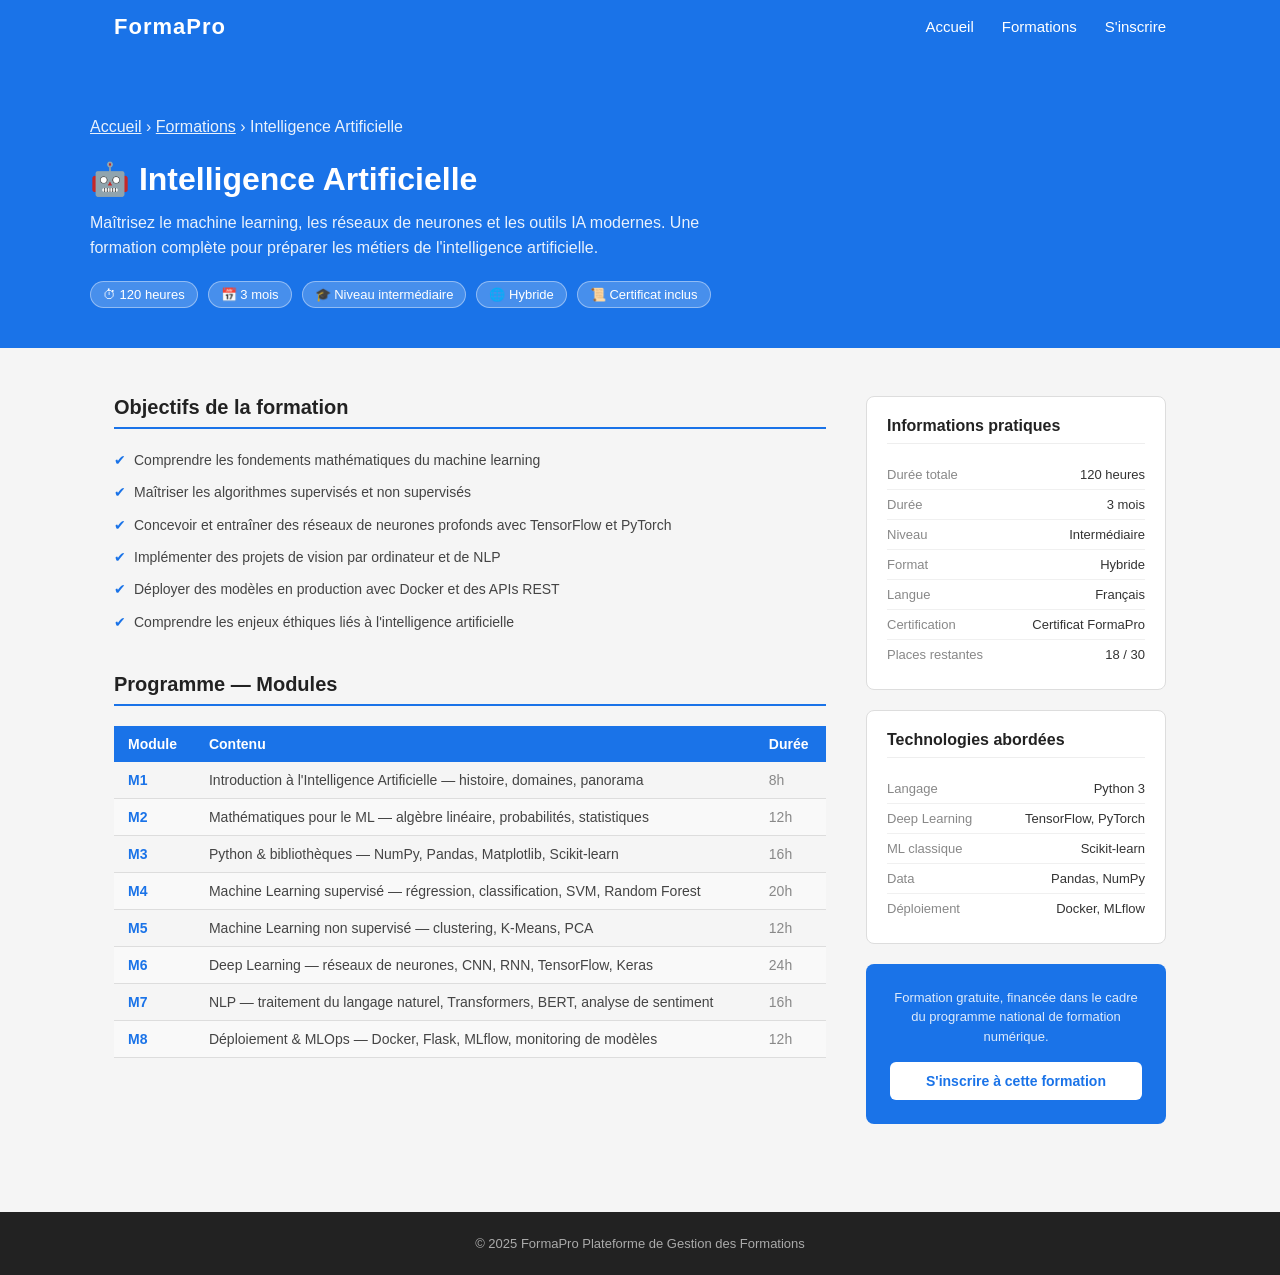
==== formation ai.html @ 55e6eef0 "describe what you changed" ====
<!DOCTYPE html>
<html lang="fr">
<head>
    <meta charset="UTF-8">
    <meta name="viewport" content="width=device-width, initial-scale=1.0">
    <title>Intelligence Artificielle - FormaPro</title>
    <link rel="stylesheet" href="stylee.css">
</head>
<body>

    <nav>
        <div class="nav-container">
            <a href="index.html" class="logo">FormaPro</a>
            <ul>
                <li><a href="index.html">Accueil</a></li>
                <li><a href="index.html#formations">Formations</a></li>
                <li><a href="insecription.html">S'inscrire</a></li>
            </ul>
        </div>
    </nav>

    <div class="page-hero">
        <div class="page-hero-inner">
            <p class="breadcrumb">
                <a href="index.html">Accueil</a> &rsaquo;
                <a href="index.html#formations">Formations</a> &rsaquo;
                Intelligence Artificielle
            </p>
            <h1>🤖 Intelligence Artificielle</h1>
            <p>Maîtrisez le machine learning, les réseaux de neurones et les outils IA modernes. Une formation complète pour préparer les métiers de l'intelligence artificielle.</p>
            <div class="meta-tags">
                <span class="meta-tag">⏱ 120 heures</span>
                <span class="meta-tag">📅 3 mois</span>
                <span class="meta-tag">🎓 Niveau intermédiaire</span>
                <span class="meta-tag">🌐 Hybride</span>
                <span class="meta-tag">📜 Certificat inclus</span>
            </div>
        </div>
    </div>

    <div class="detail-layout">

        <div class="detail-main">

            <section>
                <h2>Objectifs de la formation</h2>
                <ul class="objectives">
                    <li>Comprendre les fondements mathématiques du machine learning</li>
                    <li>Maîtriser les algorithmes supervisés et non supervisés</li>
                    <li>Concevoir et entraîner des réseaux de neurones profonds avec TensorFlow et PyTorch</li>
                    <li>Implémenter des projets de vision par ordinateur et de NLP</li>
                    <li>Déployer des modèles en production avec Docker et des APIs REST</li>
                    <li>Comprendre les enjeux éthiques liés à l'intelligence artificielle</li>
                </ul>
            </section>

            <section>
                <h2>Programme — Modules</h2>
                <table class="modules-table">
                    <thead>
                        <tr>
                            <th>Module</th>
                            <th>Contenu</th>
                            <th>Durée</th>
                        </tr>
                    </thead>
                    <tbody>
                        <tr>
                            <td>M1</td>
                            <td>Introduction à l'Intelligence Artificielle — histoire, domaines, panorama</td>
                            <td>8h</td>
                        </tr>
                        <tr>
                            <td>M2</td>
                            <td>Mathématiques pour le ML — algèbre linéaire, probabilités, statistiques</td>
                            <td>12h</td>
                        </tr>
                        <tr>
                            <td>M3</td>
                            <td>Python & bibliothèques — NumPy, Pandas, Matplotlib, Scikit-learn</td>
                            <td>16h</td>
                        </tr>
                        <tr>
                            <td>M4</td>
                            <td>Machine Learning supervisé — régression, classification, SVM, Random Forest</td>
                            <td>20h</td>
                        </tr>
                        <tr>
                            <td>M5</td>
                            <td>Machine Learning non supervisé — clustering, K-Means, PCA</td>
                            <td>12h</td>
                        </tr>
                        <tr>
                            <td>M6</td>
                            <td>Deep Learning — réseaux de neurones, CNN, RNN, TensorFlow, Keras</td>
                            <td>24h</td>
                        </tr>
                        <tr>
                            <td>M7</td>
                            <td>NLP — traitement du langage naturel, Transformers, BERT, analyse de sentiment</td>
                            <td>16h</td>
                        </tr>
                        <tr>
                            <td>M8</td>
                            <td>Déploiement & MLOps — Docker, Flask, MLflow, monitoring de modèles</td>
                            <td>12h</td>
                        </tr>
                    </tbody>
                </table>
            </section>

           

            

        </div>

        <aside class="detail-sidebar">

            <div class="info-card">
                <h3>Informations pratiques</h3>
                <div class="info-row"><span>Durée totale</span><span>120 heures</span></div>
                <div class="info-row"><span>Durée</span><span>3 mois</span></div>
                <div class="info-row"><span>Niveau</span><span>Intermédiaire</span></div>
                <div class="info-row"><span>Format</span><span>Hybride</span></div>
                <div class="info-row"><span>Langue</span><span>Français</span></div>
                <div class="info-row"><span>Certification</span><span>Certificat FormaPro</span></div>
                <div class="info-row"><span>Places restantes</span><span>18 / 30</span></div>
            </div>

            <div class="info-card">
                <h3>Technologies abordées</h3>
                <div class="info-row"><span>Langage</span><span>Python 3</span></div>
                <div class="info-row"><span>Deep Learning</span><span>TensorFlow, PyTorch</span></div>
                <div class="info-row"><span>ML classique</span><span>Scikit-learn</span></div>
                <div class="info-row"><span>Data</span><span>Pandas, NumPy</span></div>
                <div class="info-row"><span>Déploiement</span><span>Docker, MLflow</span></div>
            </div>

            <div class="enroll-card">
                <p>Formation gratuite, financée dans le cadre du programme national de formation numérique.</p>
                <a href="insecription.html" class="btn-white">S'inscrire à cette formation</a>
            </div>

        </aside>

    </div>

    <footer>
        <p>© 2025 FormaPro  Plateforme de Gestion des Formations </p>
    </footer>

</body>
</html>
---- stylee.css ----
* {
    margin: 0;
    padding: 0;
    box-sizing: border-box;
}

body {
    font-family: Arial, sans-serif;
    color: #333;
    background-color: #f5f5f5;
}

a {
    text-decoration: none;
    color: inherit;
}


nav {
    background-color: #1a73e8;
    padding: 14px 0;
    position: sticky;
    top: 0;
    z-index: 100;
}

.nav-container {
    max-width: 1100px;
    margin: 0 auto;
    padding: 0 24px;
    display: flex;
    justify-content: space-between;
    align-items: center;
}

.logo {
    font-size: 22px;
    font-weight: bold;
    color: white;
    letter-spacing: 1px;
}

nav ul {
    list-style: none;
    display: flex;
    gap: 28px;
}

nav ul li a {
    color: white;
    font-size: 15px;
}

nav ul li a:hover {
    text-decoration: underline;
}
.hero {
    background-color: #1a73e8;
    color: white;
    text-align: center;
    padding: 80px 24px;
}

.hero h1 {
    font-size: 36px;
    margin-bottom: 16px;
}

.hero p {
    font-size: 17px;
    margin-bottom: 32px;
    opacity: 0.9;
}


.btn {
    display: inline-block;
    background-color: white;
    color: #1a73e8;
    padding: 11px 28px;
    border-radius: 6px;
    font-weight: bold;
    font-size: 15px;
    border: 2px solid white;
    transition: background-color 0.2s, color 0.2s;
}

.btn:hover {
    background-color: #e8f0fe;
}

.btn-outline {
    display: inline-block;
    background-color: white;
    color: #1a73e8;
    padding: 9px 20px;
    border-radius: 6px;
    font-size: 14px;
    border: 2px solid #1a73e8;
    transition: background-color 0.2s, color 0.2s;
}

.btn-outline:hover {
    background-color: #e8f0fe;
}


.stats {
    background-color: white;
    border-bottom: 1px solid #ddd;
    padding: 40px 24px;
}

.stats-container {
    max-width: 1100px;
    margin: 0 auto;
    display: flex;
    justify-content: space-around;
    text-align: center;
    flex-wrap: wrap;
    gap: 24px;
}

.stat h2 {
    font-size: 32px;
    color: #1a73e8;
}

.stat p {
    font-size: 14px;
    color: #666;
    margin-top: 4px;
}


.formations-section {
    max-width: 1100px;
    margin: 0 auto;
    padding: 60px 24px;
}

.section-title {
    font-size: 28px;
    color: #222;
    margin-bottom: 10px;
}

.section-sub {
    color: #666;
    font-size: 15px;
    margin-bottom: 40px;
}


.cards-grid {
    display: grid;
    grid-template-columns: repeat(3, 1fr);
    gap: 24px;
}

.card {
    background-color: white;
    border: 1px solid #ddd;
    border-radius: 8px;
    padding: 24px;
    display: flex;
    flex-direction: column;
    gap: 12px;
}

.card-top {
    display: flex;
    justify-content: space-between;
    align-items: center;
}

.card-icon {
    font-size: 28px;
}

.badge {
    background-color: #e8f0fe;
    color: #1a73e8;
    font-size: 12px;
    font-weight: bold;
    padding: 4px 10px;
    border-radius: 20px;
}

.card h3 {
    font-size: 18px;
    color: #222;
}

.card p {
    font-size: 14px;
    color: #555;
    line-height: 1.6;
}

.card ul {
    list-style: none;
    display: flex;
    flex-direction: column;
    gap: 6px;
    flex: 1;
}

.card ul li {
    font-size: 13px;
    color: #555;
}

.card-btns {
    display: flex;
    gap: 10px;
    margin-top: 8px;
}

.card-btns .btn,
.card-btns .btn-outline {
    flex: 1;
    text-align: center;
}


.page-hero {
    background-color: #1a73e8;
    color: white;
    padding: 60px 24px 40px;
}

.page-hero-inner {
    max-width: 1100px;
    margin: 0 auto;
}

.breadcrumb {
    font-size: 13px;
    margin-bottom: 16px;
    opacity: 0.85;
}

.breadcrumb a {
    color: white;
    text-decoration: underline;
}

.page-hero h1 {
    font-size: 32px;
    margin-bottom: 12px;
}

.page-hero p {
    font-size: 16px;
    opacity: 0.9;
    max-width: 640px;
    line-height: 1.6;
    margin-bottom: 20px;
}

.meta-tags {
    display: flex;
    gap: 10px;
    flex-wrap: wrap;
}

.meta-tag {
    background-color: rgba(255,255,255,0.2);
    color: white;
    font-size: 13px;
    padding: 5px 12px;
    border-radius: 20px;
    border: 1px solid rgba(255,255,255,0.4);
}

.detail-layout {
    max-width: 1100px;
    margin: 0 auto;
    padding: 48px 24px;
    display: grid;
    grid-template-columns: 1fr 300px;
    gap: 40px;
    align-items: start;
}

.detail-main section {
    margin-bottom: 40px;
}

.detail-main h2 {
    font-size: 20px;
    color: #222;
    border-bottom: 2px solid #1a73e8;
    padding-bottom: 8px;
    margin-bottom: 20px;
}

.detail-main p {
    font-size: 14px;
    color: #555;
    line-height: 1.7;
    margin-bottom: 10px;
}
.objectives {
    list-style: none;
    display: flex;
    flex-direction: column;
    gap: 10px;
}

.objectives li {
    font-size: 14px;
    color: #444;
    padding-left: 20px;
    position: relative;
    line-height: 1.6;
}

.objectives li::before {
    content: "✔";
    color: #1a73e8;
    position: absolute;
    left: 0;
}
.modules-table {
    width: 100%;
    border-collapse: collapse;
    font-size: 14px;
}

.modules-table th {
    background-color: #1a73e8;
    color: white;
    padding: 10px 14px;
    text-align: left;
    font-weight: bold;
}

.modules-table td {
    padding: 10px 14px;
    border-bottom: 1px solid #ddd;
    color: #444;
    vertical-align: top;
}

.modules-table tr:nth-child(even) {
    background-color: #f9f9f9;
}

.modules-table td:first-child {
    font-weight: bold;
    color: #1a73e8;
    white-space: nowrap;
}

.modules-table td:last-child {
    white-space: nowrap;
    color: #888;
}

.detail-sidebar {
    display: flex;
    flex-direction: column;
    gap: 20px;
}

.info-card {
    background-color: white;
    border: 1px solid #ddd;
    border-radius: 8px;
    padding: 20px;
}

.info-card h3 {
    font-size: 16px;
    color: #222;
    margin-bottom: 16px;
    padding-bottom: 8px;
    border-bottom: 1px solid #eee;
}

.info-row {
    display: flex;
    justify-content: space-between;
    font-size: 13px;
    padding: 7px 0;
    border-bottom: 1px solid #f0f0f0;
}

.info-row:last-child {
    border-bottom: none;
}

.info-row span:first-child {
    color: #888;
}

.info-row span:last-child {
    color: #333;
    font-weight: 500;
    text-align: right;
}

.enroll-card {
    background-color: #1a73e8;
    border-radius: 8px;
    padding: 24px;
    text-align: center;
    color: white;
}

.enroll-card p {
    font-size: 13px;
    opacity: 0.85;
    margin-bottom: 16px;
    line-height: 1.5;
}

.btn-white {
    display: inline-block;
    background-color: white;
    color: #1a73e8;
    padding: 11px 24px;
    border-radius: 6px;
    font-weight: bold;
    font-size: 14px;
    width: 100%;
    text-align: center;
    transition: background-color 0.2s;
}

.btn-white:hover {
    background-color: #e8f0fe;
}

.form-page {
    max-width: 700px;
    margin: 0 auto;
    padding: 48px 24px;
}

.form-page h1 {
    font-size: 26px;
    color: #222;
    margin-bottom: 8px;
}

.form-page .form-intro {
    color: #666;
    font-size: 14px;
    margin-bottom: 32px;
    line-height: 1.6;
}

.form-card {
    background-color: white;
    border: 1px solid #ddd;
    border-radius: 8px;
    padding: 32px;
}

.form-section-title {
    font-size: 15px;
    font-weight: bold;
    color: #1a73e8;
    border-bottom: 1px solid #ddd;
    padding-bottom: 8px;
    margin: 24px 0 16px;
}

.form-section-title:first-child {
    margin-top: 0;
}

.form-row {
    display: grid;
    grid-template-columns: 1fr 1fr;
    gap: 16px;
}

.form-group {
    margin-bottom: 16px;
}

.form-group label {
    display: block;
    font-size: 13px;
    font-weight: bold;
    color: #444;
    margin-bottom: 6px;
}

.form-group label .req {
    color: red;
    margin-left: 2px;
}

.form-group input,
.form-group select,
.form-group textarea {
    width: 100%;
    padding: 10px 12px;
    border: 1px solid #ccc;
    border-radius: 6px;
    font-size: 14px;
    font-family: Arial, sans-serif;
    color: #333;
    background-color: white;
    outline: none;
    transition: border-color 0.2s;
}

.form-group input:focus,
.form-group select:focus,
.form-group textarea:focus {
    border-color: #1a73e8;
}

.form-group textarea {
    resize: vertical;
    min-height: 100px;
}

.radio-group {
    display: flex;
    gap: 20px;
    margin-top: 6px;
}

.radio-group label {
    display: flex;
    align-items: center;
    gap: 6px;
    font-size: 14px;
    font-weight: normal;
    color: #444;
    cursor: pointer;
    margin-bottom: 0;
}

.checkbox-group {
    display: flex;
    flex-direction: column;
    gap: 8px;
    margin-top: 6px;
}

.checkbox-group label {
    display: flex;
    align-items: center;
    gap: 8px;
    font-size: 14px;
    font-weight: normal;
    color: #444;
    cursor: pointer;
    margin-bottom: 0;
}

.btn-submit {
    width: 100%;
    background-color: #1a73e8;
    color: white;
    padding: 13px;
    border: none;
    border-radius: 6px;
    font-size: 16px;
    font-weight: bold;
    cursor: pointer;
    margin-top: 24px;
    transition: background-color 0.2s;
}

.btn-submit:hover {
    background-color: #1558b0;
}

.form-back {
    display: block;
    text-align: center;
    margin-top: 16px;
    font-size: 13px;
    color: #1a73e8;
}

footer {
    background-color: #222;
    color: #aaa;
    text-align: center;
    padding: 24px;
    font-size: 13px;
    margin-top: 40px;
}
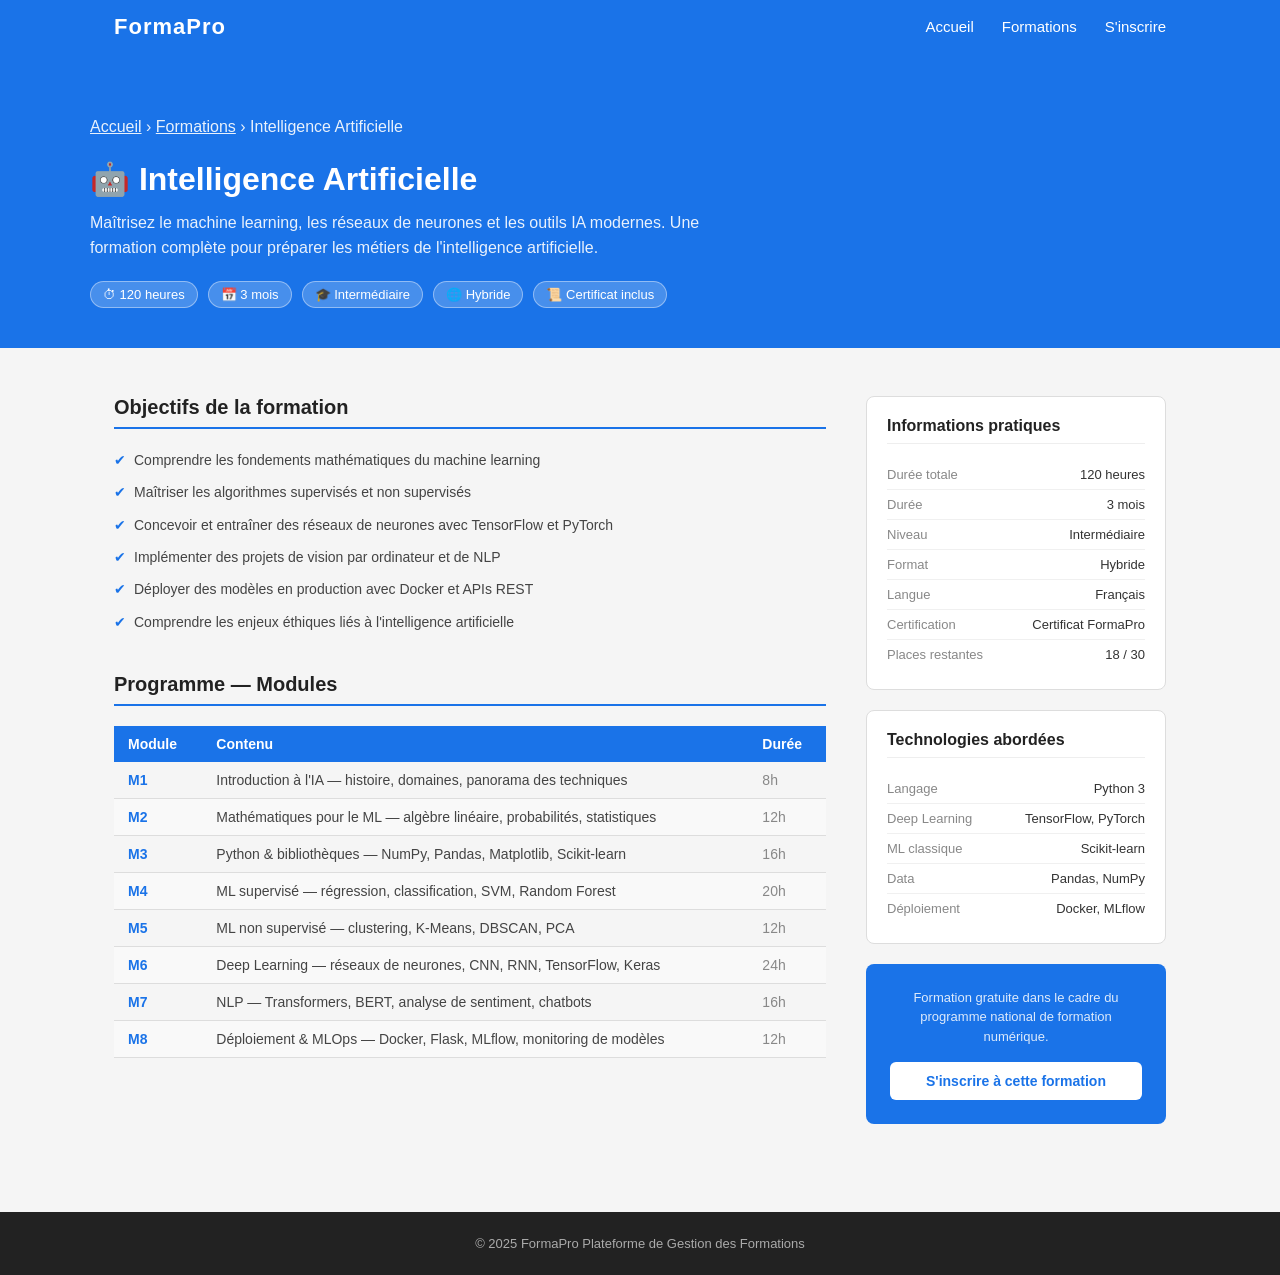
==== commit d4228a2a: "plateforme update" ====
--- a/formation ai.html
+++ b/formation ai.html
@@ -3,18 +3,19 @@
 <head>
     <meta charset="UTF-8">
     <meta name="viewport" content="width=device-width, initial-scale=1.0">
-    <title>Intelligence Artificielle - FormaPro</title>
+    <title>Intelligence Artificielle — FormaPro</title>
+    <link rel="icon" type="image/svg+xml" href="favicon.svg">
     <link rel="stylesheet" href="stylee.css">
 </head>
 <body>
 
     <nav>
         <div class="nav-container">
-            <a href="index.html" class="logo">FormaPro</a>
+            <a href="index.html" class="logo">Forma<span>Pro</span></a>
             <ul>
                 <li><a href="index.html">Accueil</a></li>
                 <li><a href="index.html#formations">Formations</a></li>
-                <li><a href="insecription.html">S'inscrire</a></li>
+                <li><a href="inscription.html" class="btn-nav">S'inscrire</a></li>
             </ul>
         </div>
     </nav>
@@ -27,11 +28,11 @@
                 Intelligence Artificielle
             </p>
             <h1>🤖 Intelligence Artificielle</h1>
-            <p>Maîtrisez le machine learning, les réseaux de neurones et les outils IA modernes. Une formation complète pour préparer les métiers de l'intelligence artificielle.</p>
+            <p class="page-hero-desc">Maîtrisez le machine learning, les réseaux de neurones et les outils IA modernes. Une formation complète pour préparer les métiers de l'intelligence artificielle.</p>
             <div class="meta-tags">
                 <span class="meta-tag">⏱ 120 heures</span>
                 <span class="meta-tag">📅 3 mois</span>
-                <span class="meta-tag">🎓 Niveau intermédiaire</span>
+                <span class="meta-tag">🎓 Intermédiaire</span>
                 <span class="meta-tag">🌐 Hybride</span>
                 <span class="meta-tag">📜 Certificat inclus</span>
             </div>
@@ -47,9 +48,9 @@
                 <ul class="objectives">
                     <li>Comprendre les fondements mathématiques du machine learning</li>
                     <li>Maîtriser les algorithmes supervisés et non supervisés</li>
-                    <li>Concevoir et entraîner des réseaux de neurones profonds avec TensorFlow et PyTorch</li>
+                    <li>Concevoir et entraîner des réseaux de neurones avec TensorFlow et PyTorch</li>
                     <li>Implémenter des projets de vision par ordinateur et de NLP</li>
-                    <li>Déployer des modèles en production avec Docker et des APIs REST</li>
+                    <li>Déployer des modèles en production avec Docker et APIs REST</li>
                     <li>Comprendre les enjeux éthiques liés à l'intelligence artificielle</li>
                 </ul>
             </section>
@@ -67,7 +68,7 @@
                     <tbody>
                         <tr>
                             <td>M1</td>
-                            <td>Introduction à l'Intelligence Artificielle — histoire, domaines, panorama</td>
+                            <td>Introduction à l'IA — histoire, domaines, panorama des techniques</td>
                             <td>8h</td>
                         </tr>
                         <tr>
@@ -82,12 +83,12 @@
                         </tr>
                         <tr>
                             <td>M4</td>
-                            <td>Machine Learning supervisé — régression, classification, SVM, Random Forest</td>
+                            <td>ML supervisé — régression, classification, SVM, Random Forest</td>
                             <td>20h</td>
                         </tr>
                         <tr>
                             <td>M5</td>
-                            <td>Machine Learning non supervisé — clustering, K-Means, PCA</td>
+                            <td>ML non supervisé — clustering, K-Means, DBSCAN, PCA</td>
                             <td>12h</td>
                         </tr>
                         <tr>
@@ -97,7 +98,7 @@
                         </tr>
                         <tr>
                             <td>M7</td>
-                            <td>NLP — traitement du langage naturel, Transformers, BERT, analyse de sentiment</td>
+                            <td>NLP — Transformers, BERT, analyse de sentiment, chatbots</td>
                             <td>16h</td>
                         </tr>
                         <tr>
@@ -109,9 +110,6 @@
                 </table>
             </section>
 
-           
-
-            
 
         </div>
 
@@ -138,8 +136,8 @@
             </div>
 
             <div class="enroll-card">
-                <p>Formation gratuite, financée dans le cadre du programme national de formation numérique.</p>
-                <a href="insecription.html" class="btn-white">S'inscrire à cette formation</a>
+                <p>Formation gratuite dans le cadre du programme national de formation numérique.</p>
+                <a href="inscription.html" class="btn-white">S'inscrire à cette formation</a>
             </div>
 
         </aside>
